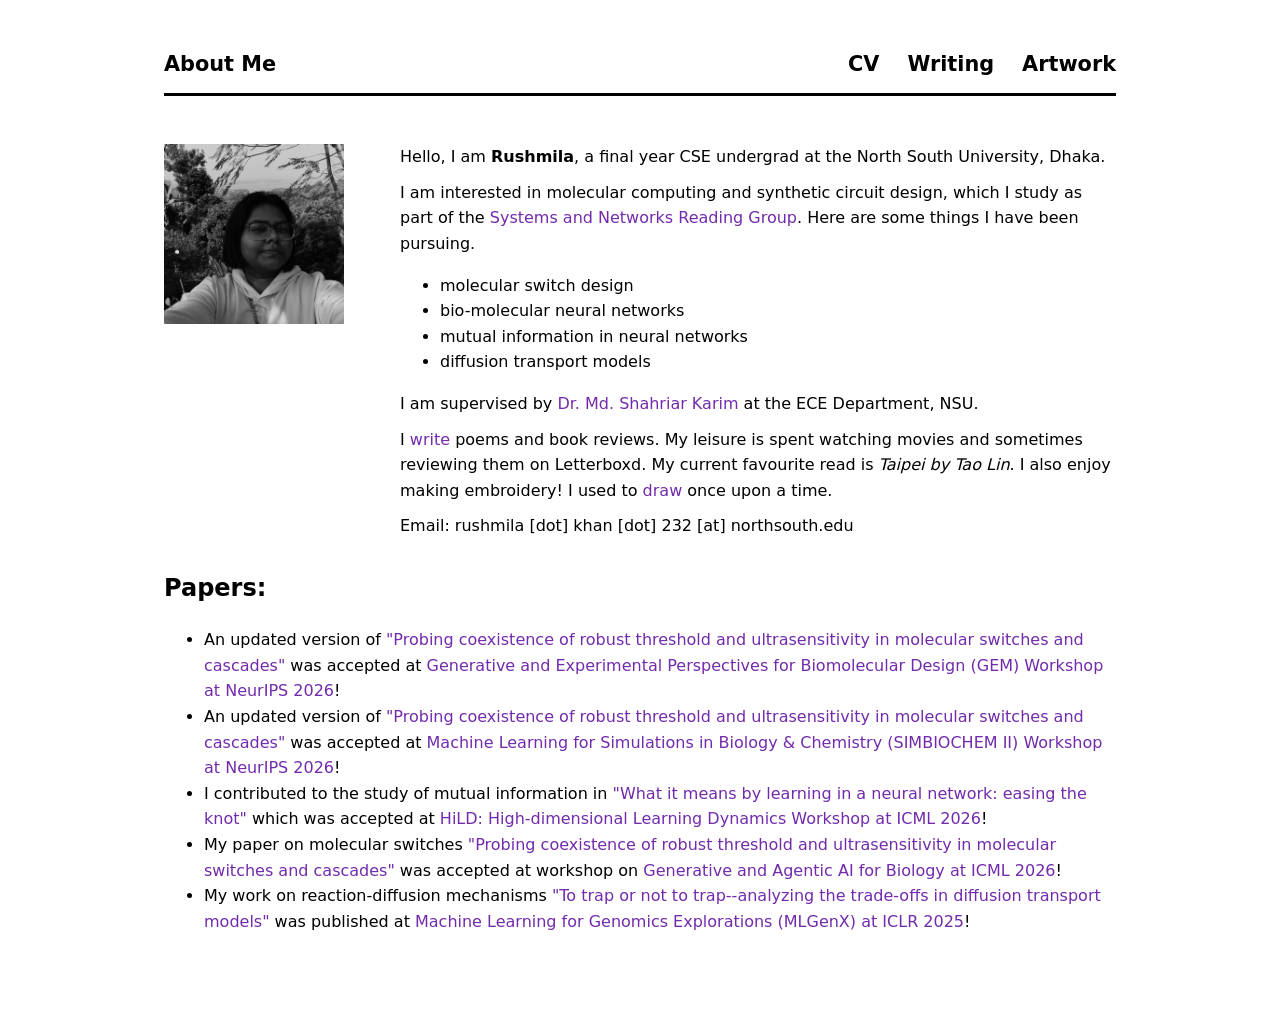
==== index.html @ dc1edfe0 "base" ====
<!DOCTYPE html>
<html lang="en">
<head>
  <meta charset="utf-8">
  <meta name="viewport" content="width=device-width, initial-scale=1">
  <title>About Me</title>
  <link rel="stylesheet" href="style.css">
</head>
<body>
  <div class="wrap">

    <header>
      <a class="site-title" href="index.html">About Me</a>
      <nav>
        <a href="cv.html">CV</a>
        <a href="writing.html">Writing</a>
        <a href="artwork.html">Artwork</a>
      </nav>
    </header>

    <section class="about">
      <!-- Replace the src with your photo, e.g. <img class="photo" src="me.jpg" alt="Photo of me"> -->
      <img class="photo" src="pic.jpg" alt="Photo of me">

      <div class="description">
        <p>Hello, I am <b>Rushmila</b>, a final year CSE undergrad at the North South University, Dhaka.</p>
        <p>I am interested in molecular computing and synthetic circuit design, which I study as part of the <a class="hl" 
          href="https://ece.northsouth.edu/~shahriar.karim/reading_group.html">Systems and Networks Reading Group</a>. 
          Here are some things I have been pursuing.  
          <ul>
            <li>
              molecular switch design
            </li>
            <li>
              bio-molecular neural networks
            </li>
            <li>
              mutual information in neural networks
            </li>
            <li>
              diffusion transport models
            </li>
          </ul>
          I am supervised by <a class="hl" 
          href="https://ece.northsouth.edu/~shahriar.karim/index.html">Dr. Md. Shahriar Karim</a> at the ECE Department, NSU.  </p>
          
          <p> 
            I <a href="writing.html">write</a> poems and book reviews. My leisure is spent watching movies and sometimes reviewing them on Letterboxd. 
            My current favourite read is <i>Taipei by Tao Lin</i>. I also enjoy making embroidery!
            I used to <a href="artwork.html">draw</a> once upon a time.
          </p>

          <p>
            Email: rushmila [dot] khan [dot] 232 [at] northsouth.edu
          </p>
      </div>
        
    </section>

    <section class="papers">
      <h2>Papers:</h2>
      <ul>
        <li>An updated version of <a class="hl" href="https://openreview.net/pdf?id=VhyDuCp4Ht">"Probing coexistence of robust threshold and ultrasensitivity in molecular switches and cascades"</a>
          was accepted at <a class="hl" href="https://www.gembio.ai/">Generative and Experimental Perspectives for Biomolecular Design (GEM) Workshop at NeurIPS 2026</a>!</li>
        <li>An updated version of <a class="hl" href="https://openreview.net/pdf?id=VhyDuCp4Ht">"Probing coexistence of robust threshold and ultrasensitivity in molecular switches and cascades"</a>
          was accepted at <a class="hl" href="https://simbiochem.com/">Machine Learning for Simulations in Biology & Chemistry (SIMBIOCHEM II) Workshop at NeurIPS 2026</a>!</li>
        <li>I contributed to the study of mutual information in <a class="hl" href="https://openreview.net/pdf?id=BsBpUaJbYC">"What it means by learning in a neural network: easing the knot"</a>
          which was accepted at <a class="hl" href="https://sites.google.com/view/hidimlearning/home">HiLD: High-dimensional Learning Dynamics Workshop at ICML 2026</a>!</li>
        <li>My paper on molecular switches <a class="hl" href="https://openreview.net/pdf?id=VhyDuCp4Ht">"Probing coexistence of robust threshold and ultrasensitivity in molecular switches and cascades"</a>
          was accepted at workshop on <a class="hl" href="https://genbio-workshop.github.io/2026/">Generative and Agentic AI for Biology at ICML 2026</a>!</li>
        <li>My work on reaction-diffusion mechanisms <a class="hl" href="https://openreview.net/pdf?id=36mqwnxtnK">"To trap or not to trap--analyzing the trade-offs in diffusion transport models"</a>
          was published at <a class="hl" href="https://mlgenx.github.io/">Machine Learning for Genomics Explorations (MLGenX) at ICLR 2025</a>!</li>
      </ul>
    </section>

  </div>
</body>
</html>
---- style.css ----
/* Simple clean personal site — edit the variables below to restyle */
:root {
  --text: #000;
  --bg: #fff;
  --accent: #722BAD;      /* the blue used for highlighted titles */
  --placeholder: #69a3e4; /* photo placeholder colour */
  --max-width: 1000px;
}

* { box-sizing: border-box; }

body {
  margin: 0;
  background: var(--bg);
  color: var(--text);
  font-family: "Open Sans", "Segoe UI", system-ui, -apple-system, Helvetica, Arial, sans-serif;
  line-height: 1.6;
}

.wrap {
  max-width: var(--max-width);
  margin: 0 auto;
  padding: 0 24px 64px;
}

/* ---------- Header ---------- */
header {
  display: flex;
  justify-content: space-between;
  align-items: baseline;
  flex-wrap: wrap;
  gap: 8px 32px;
  padding: 48px 0 12px;
  border-bottom: 3px solid var(--text);
}

header .site-title {
  font-size: 1.3rem;
  font-weight: 700;
  color: var(--text);
  text-decoration: none;
}

nav { display: flex; gap: 28px; }

nav a {
  font-size: 1.3rem;
  font-weight: 700;
  color: var(--text);
  text-decoration: none;
}

nav a:hover,
nav a[aria-current="page"] {
  text-decoration: underline;
  text-underline-offset: 6px;
}

/* ---------- About section ---------- */
.about {
  display: flex;
  align-items: flex-start;
  gap: 56px;
  margin-top: 48px;
}

.photo {
  flex: 0 0 180px;
  width: 180px;
  height: 180px;
  background: var(--placeholder);
  object-fit: cover;
}

.about .description {
  font-size: 1rem;
  font-weight: 400;
}

.about .description p { margin: 0 0 10px; }

/* ---------- Updates ---------- */
.updates { margin-top: 64px; }

.updates h2 {
  margin: 0 0 8px;
  font-size: 1.5rem;
  font-weight: 700;
}

.updates ul {
  margin: 0;
  padding-left: 28px;
  font-size: 1.1rem;
  font-weight: 400;
}

.updates li { margin-bottom: 6px; }

.hl { color: var(--accent); }

a {
  color: var(--accent);
  text-decoration: none;
}

/* ---------- Sub pages ---------- */
main.page { margin-top: 48px; font-size: 1.15rem; }
main.page h1 { font-size: 1.8rem; margin: 0 0 16px; }

/* ---------- Small screens ---------- */
@media (max-width: 720px) {
  header { padding-top: 32px; }
  header .site-title, nav a { font-size: 1.5rem; }
  nav { gap: 18px; }
  .about { flex-direction: column; gap: 24px; }
  .about .description { font-size: 1.1rem; }
  .updates ul { font-size: 1rem; }
}
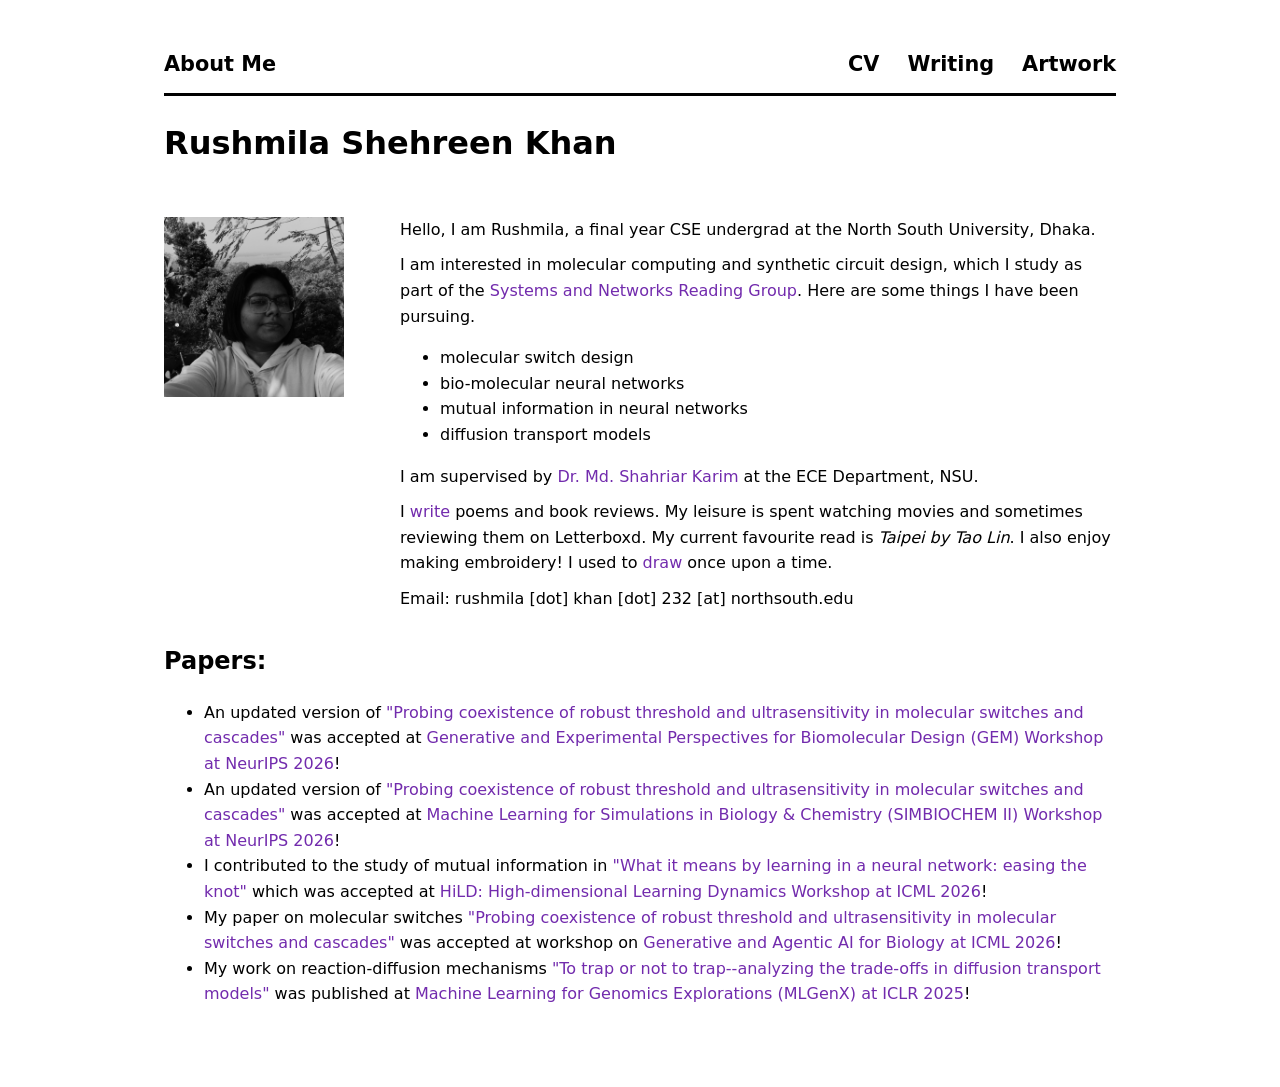
==== commit ba6c239e: "base" ====
--- a/index.html
+++ b/index.html
@@ -18,12 +18,14 @@
       </nav>
     </header>
 
+    <h1 class="name">Rushmila Shehreen Khan</h1>
+
     <section class="about">
       <!-- Replace the src with your photo, e.g. <img class="photo" src="me.jpg" alt="Photo of me"> -->
       <img class="photo" src="pic.jpg" alt="Photo of me">
 
       <div class="description">
-        <p>Hello, I am <b>Rushmila</b>, a final year CSE undergrad at the North South University, Dhaka.</p>
+        <p>Hello, I am Rushmila, a final year CSE undergrad at the North South University, Dhaka.</p>
         <p>I am interested in molecular computing and synthetic circuit design, which I study as part of the <a class="hl" 
           href="https://ece.northsouth.edu/~shahriar.karim/reading_group.html">Systems and Networks Reading Group</a>. 
           Here are some things I have been pursuing.  
--- a/style.css
+++ b/style.css
@@ -64,6 +64,12 @@
   margin-top: 48px;
 }
 
+.name h2 {
+  margin: 0 0 8px;
+  font-size: 1.5rem;
+  font-weight: 700;
+}
+
 .photo {
   flex: 0 0 180px;
   width: 180px;
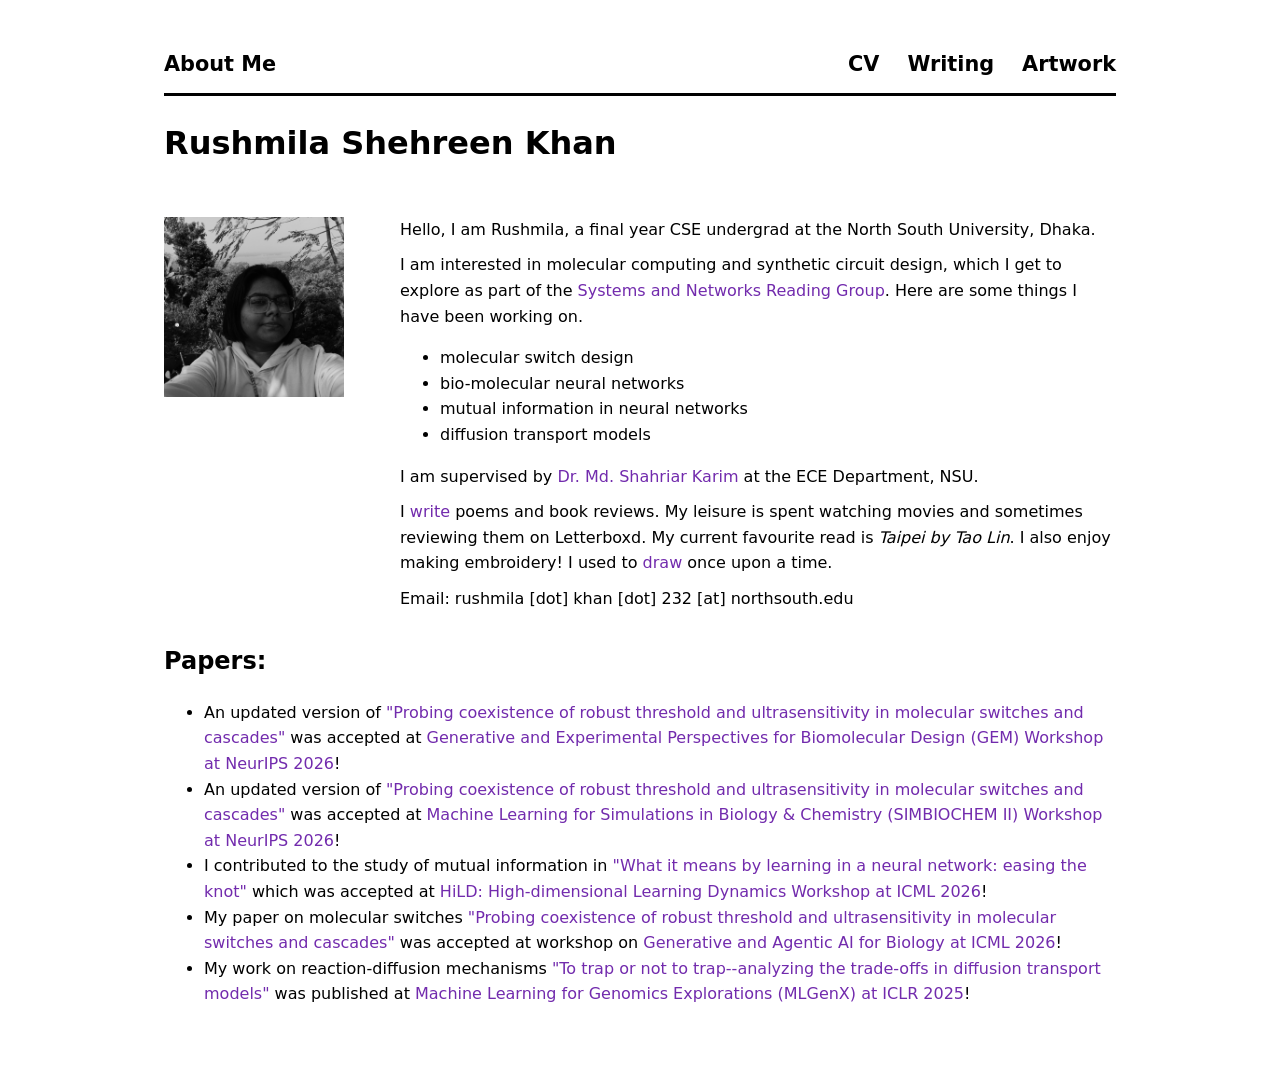
==== commit cb3f31ad: "base" ====
--- a/index.html
+++ b/index.html
@@ -26,9 +26,9 @@
 
       <div class="description">
         <p>Hello, I am Rushmila, a final year CSE undergrad at the North South University, Dhaka.</p>
-        <p>I am interested in molecular computing and synthetic circuit design, which I study as part of the <a class="hl" 
+        <p>I am interested in molecular computing and synthetic circuit design, which I get to explore as part of the <a class="hl" 
           href="https://ece.northsouth.edu/~shahriar.karim/reading_group.html">Systems and Networks Reading Group</a>. 
-          Here are some things I have been pursuing.  
+          Here are some things I have been working on.  
           <ul>
             <li>
               molecular switch design
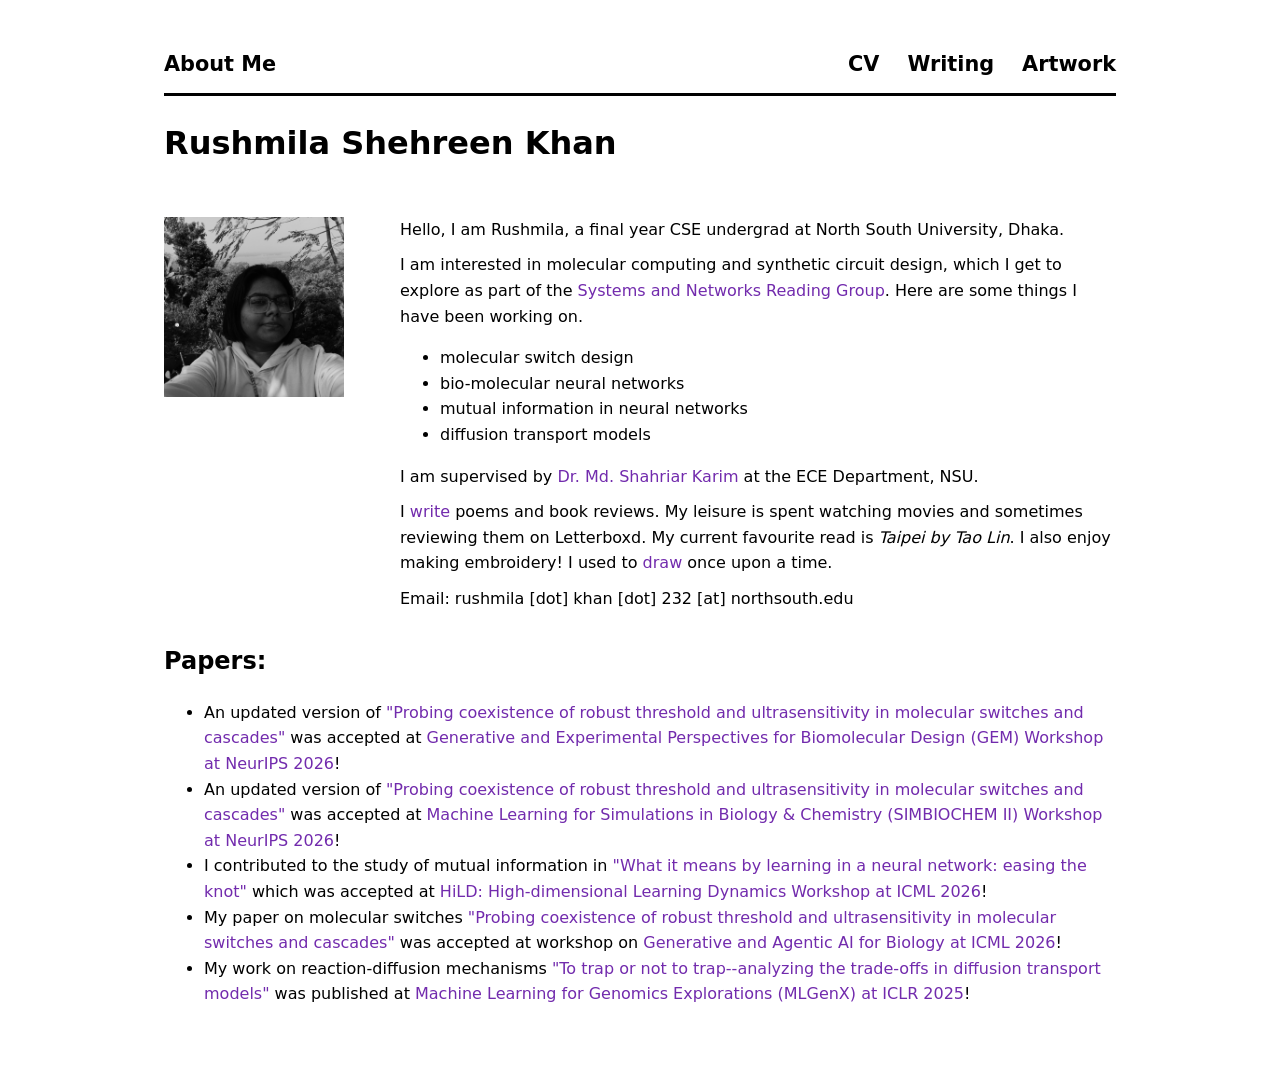
==== commit 72a8a0ff: "base" ====
--- a/index.html
+++ b/index.html
@@ -25,7 +25,7 @@
       <img class="photo" src="pic.jpg" alt="Photo of me">
 
       <div class="description">
-        <p>Hello, I am Rushmila, a final year CSE undergrad at the North South University, Dhaka.</p>
+        <p>Hello, I am Rushmila, a final year CSE undergrad at North South University, Dhaka.</p>
         <p>I am interested in molecular computing and synthetic circuit design, which I get to explore as part of the <a class="hl" 
           href="https://ece.northsouth.edu/~shahriar.karim/reading_group.html">Systems and Networks Reading Group</a>. 
           Here are some things I have been working on.  
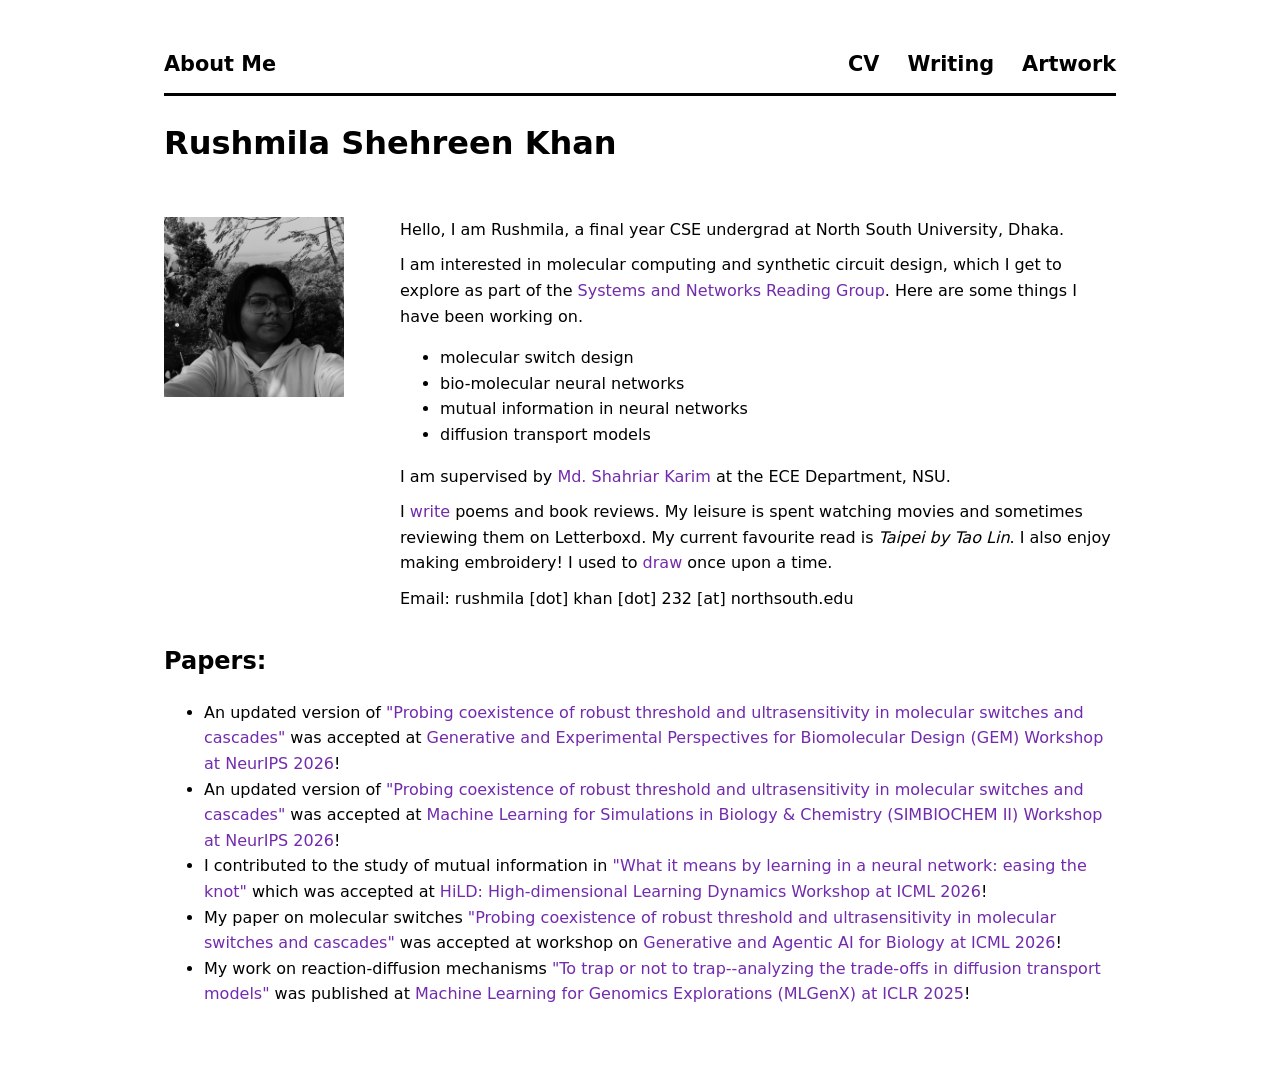
==== commit 67c0128f: "second update" ====
--- a/index.html
+++ b/index.html
@@ -44,7 +44,7 @@
             </li>
           </ul>
           I am supervised by <a class="hl" 
-          href="https://ece.northsouth.edu/~shahriar.karim/index.html">Dr. Md. Shahriar Karim</a> at the ECE Department, NSU.  </p>
+          href="https://ece.northsouth.edu/~shahriar.karim/index.html">Md. Shahriar Karim</a> at the ECE Department, NSU.  </p>
           
           <p> 
             I <a href="writing.html">write</a> poems and book reviews. My leisure is spent watching movies and sometimes reviewing them on Letterboxd. 
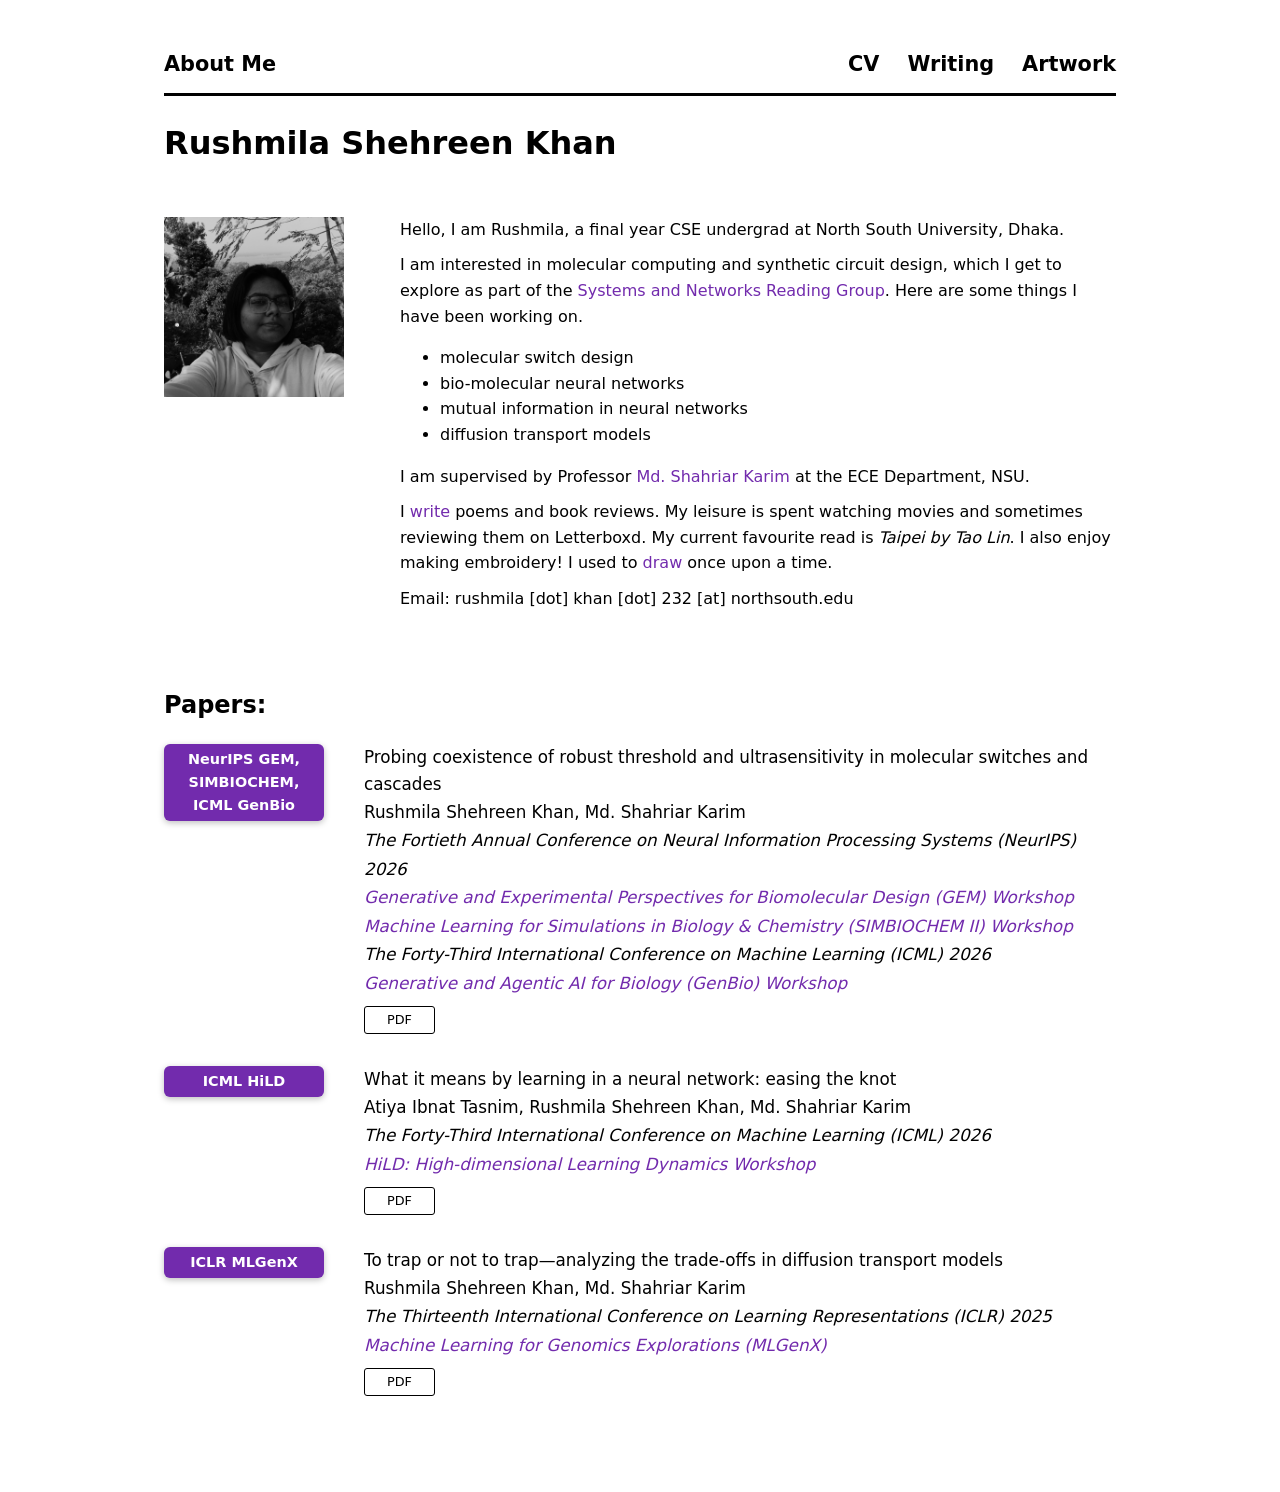
==== commit e01fc08b: "changed papers section" ====
--- a/index.html
+++ b/index.html
@@ -43,7 +43,7 @@
               diffusion transport models
             </li>
           </ul>
-          I am supervised by <a class="hl" 
+          I am supervised by Professor <a class="hl" 
           href="https://ece.northsouth.edu/~shahriar.karim/index.html">Md. Shahriar Karim</a> at the ECE Department, NSU.  </p>
           
           <p> 
@@ -61,18 +61,64 @@
 
     <section class="papers">
       <h2>Papers:</h2>
-      <ul>
-        <li>An updated version of <a class="hl" href="https://openreview.net/pdf?id=VhyDuCp4Ht">"Probing coexistence of robust threshold and ultrasensitivity in molecular switches and cascades"</a>
-          was accepted at <a class="hl" href="https://www.gembio.ai/">Generative and Experimental Perspectives for Biomolecular Design (GEM) Workshop at NeurIPS 2026</a>!</li>
-        <li>An updated version of <a class="hl" href="https://openreview.net/pdf?id=VhyDuCp4Ht">"Probing coexistence of robust threshold and ultrasensitivity in molecular switches and cascades"</a>
-          was accepted at <a class="hl" href="https://simbiochem.com/">Machine Learning for Simulations in Biology & Chemistry (SIMBIOCHEM II) Workshop at NeurIPS 2026</a>!</li>
-        <li>I contributed to the study of mutual information in <a class="hl" href="https://openreview.net/pdf?id=BsBpUaJbYC">"What it means by learning in a neural network: easing the knot"</a>
-          which was accepted at <a class="hl" href="https://sites.google.com/view/hidimlearning/home">HiLD: High-dimensional Learning Dynamics Workshop at ICML 2026</a>!</li>
-        <li>My paper on molecular switches <a class="hl" href="https://openreview.net/pdf?id=VhyDuCp4Ht">"Probing coexistence of robust threshold and ultrasensitivity in molecular switches and cascades"</a>
-          was accepted at workshop on <a class="hl" href="https://genbio-workshop.github.io/2026/">Generative and Agentic AI for Biology at ICML 2026</a>!</li>
-        <li>My work on reaction-diffusion mechanisms <a class="hl" href="https://openreview.net/pdf?id=36mqwnxtnK">"To trap or not to trap--analyzing the trade-offs in diffusion transport models"</a>
-          was published at <a class="hl" href="https://mlgenx.github.io/">Machine Learning for Genomics Explorations (MLGenX) at ICLR 2025</a>!</li>
-      </ul>
+
+      <article class="paper">
+        <span class="badge">NeurIPS GEM, SIMBIOCHEM,<br> ICML GenBio 
+        </span>
+        <div class="paper-body">
+          <a class="paper-title" href="https://openreview.net/pdf?id=VhyDuCp4Ht">Probing coexistence of robust threshold and ultrasensitivity in molecular switches and cascades</a>
+          <div class="authors">Rushmila Shehreen Khan, Md. Shahriar Karim</div>
+          <div class="venue"><em>The Fortieth Annual Conference on Neural Information Processing Systems (NeurIPS) 2026</em></div>
+          <div class="venue"><em><a href="https://www.gembio.ai/">Generative and Experimental Perspectives for Biomolecular Design (GEM) Workshop</a></em></div>
+          <div class="venue"><em><a href="https://simbiochem.com/">Machine Learning for Simulations in Biology &amp; Chemistry (SIMBIOCHEM II) Workshop</a></em></div>
+          <div class="venue"><em>The Forty-Third International Conference on Machine Learning (ICML) 2026</em></div>
+          <div class="venue"><em><a href="https://genbio-workshop.github.io/2026/">Generative and Agentic AI for Biology (GenBio) Workshop</a></em></div>
+          <a class="btn" href="https://openreview.net/pdf?id=VhyDuCp4Ht">PDF</a>
+        </div>
+      </article>
+
+      <!-- <article class="paper">
+        <span class="badge">NeurIPS SimBioChem</span>
+        <div class="paper-body">
+          <a class="paper-title" href="https://openreview.net/pdf?id=VhyDuCp4Ht">Probing coexistence of robust threshold and ultrasensitivity in molecular switches and cascades</a>
+          <div class="authors">Rushmila Shehreen Khan, Co-author One, Co-author Two</div>
+          <div class="venue"><em><a href="https://simbiochem.com/">Machine Learning for Simulations in Biology &amp; Chemistry (SIMBIOCHEM II) Workshop at NeurIPS 2026</a></em>, 2026</div>
+          <a class="btn" href="https://openreview.net/pdf?id=VhyDuCp4Ht">PDF</a>
+        </div>
+      </article> -->
+
+      <article class="paper">
+        <span class="badge">ICML HiLD</span>
+        <div class="paper-body">
+          <a class="paper-title" href="https://openreview.net/pdf?id=BsBpUaJbYC">What it means by learning in a neural network: easing the knot</a>
+          <div class="authors">Atiya Ibnat Tasnim, Rushmila Shehreen Khan, Md. Shahriar Karim</div>
+          <div class="venue"><em>The Forty-Third International Conference on Machine Learning (ICML) 2026</em></div>
+          <div class="venue"><em><a href="https://sites.google.com/view/hidimlearning/home">HiLD: High-dimensional Learning Dynamics Workshop</a></em></div>
+          <a class="btn" href="https://openreview.net/pdf?id=BsBpUaJbYC">PDF</a>
+        </div>
+      </article>
+
+      <!-- <article class="paper">
+        <span class="badge">ICML GenBio</span>
+        <div class="paper-body">
+          <a class="paper-title" href="https://openreview.net/pdf?id=VhyDuCp4Ht">Probing coexistence of robust threshold and ultrasensitivity in molecular switches and cascades</a>
+          <div class="authors">Rushmila Shehreen Khan, Co-author One, Co-author Two</div>
+          <div class="venue"><em><a href="https://genbio-workshop.github.io/2026/">Generative and Agentic AI for Biology Workshop at ICML 2026</a></em>, 2026</div>
+          <a class="btn" href="https://openreview.net/pdf?id=VhyDuCp4Ht">PDF</a>
+        </div>
+      </article> -->
+
+      <article class="paper">
+        <span class="badge">ICLR MLGenX</span>
+        <div class="paper-body">
+          <a class="paper-title" href="https://openreview.net/pdf?id=36mqwnxtnK">To trap or not to trap&mdash;analyzing the trade-offs in diffusion transport models</a>
+          <div class="authors">Rushmila Shehreen Khan, Md. Shahriar Karim</div>
+          <div class="venue"><em>The Thirteenth International Conference on Learning Representations (ICLR) 2025 </em></div>
+          <div class="venue"><em><a href="https://mlgenx.github.io/">Machine Learning for Genomics Explorations (MLGenX)</a></em></div>
+          <a class="btn" href="https://openreview.net/pdf?id=36mqwnxtnK">PDF</a>
+        </div>
+      </article>
+
     </section>
 
   </div>
--- a/style.css
+++ b/style.css
@@ -4,6 +4,7 @@
   --bg: #fff;
   --accent: #722BAD;      /* the blue used for highlighted titles */
   --placeholder: #69a3e4; /* photo placeholder colour */
+  --badge: #722BAD;       /* colour of the venue tag in Papers */
   --max-width: 1000px;
 }
 
@@ -85,23 +86,64 @@
 
 .about .description p { margin: 0 0 10px; }
 
-/* ---------- Updates ---------- */
-.updates { margin-top: 64px; }
+/* ---------- Papers ---------- */
+.papers { margin-top: 64px; }
 
-.updates h2 {
-  margin: 0 0 8px;
+.papers h2 {
+  margin: 0 0 20px;
   font-size: 1.5rem;
   font-weight: 700;
 }
 
-.updates ul {
-  margin: 0;
-  padding-left: 28px;
-  font-size: 1.1rem;
+.paper {
+  display: grid;
+  grid-template-columns: 160px 1fr;
+  gap: 0 40px;
+  align-items: start;
+  margin-bottom: 32px;
+  font-size: 1.05rem;
   font-weight: 400;
 }
 
-.updates li { margin-bottom: 6px; }
+.badge {
+  display: block;
+  padding: 4px 12px;
+  background: var(--badge);
+  color: #fff;
+  font-size: 0.9rem;
+  font-weight: 700;
+  text-align: center;
+  border-radius: 6px;
+  box-shadow: 0 2px 6px rgba(0, 0, 0, 0.25);
+}
+
+.paper-title {
+  display: block;
+  color: var(--text);
+  font-weight: 500;
+  text-decoration: none;
+}
+
+.paper-title:hover { color: var(--accent); }
+
+.paper-body .authors,
+.paper-body .venue { line-height: 1.7; }
+
+.btn {
+  display: inline-block;
+  margin-top: 8px;
+  padding: 3px 22px;
+  border: 1px solid var(--text);
+  border-radius: 3px;
+  color: var(--text);
+  font-size: 0.8rem;
+  text-decoration: none;
+}
+
+.btn:hover {
+  background: var(--text);
+  color: var(--bg);
+}
 
 .hl { color: var(--accent); }
 
@@ -121,5 +163,6 @@
   nav { gap: 18px; }
   .about { flex-direction: column; gap: 24px; }
   .about .description { font-size: 1.1rem; }
-  .updates ul { font-size: 1rem; }
+  .paper { grid-template-columns: 1fr; gap: 10px 0; font-size: 1rem; }
+  .badge { justify-self: start; }
 }
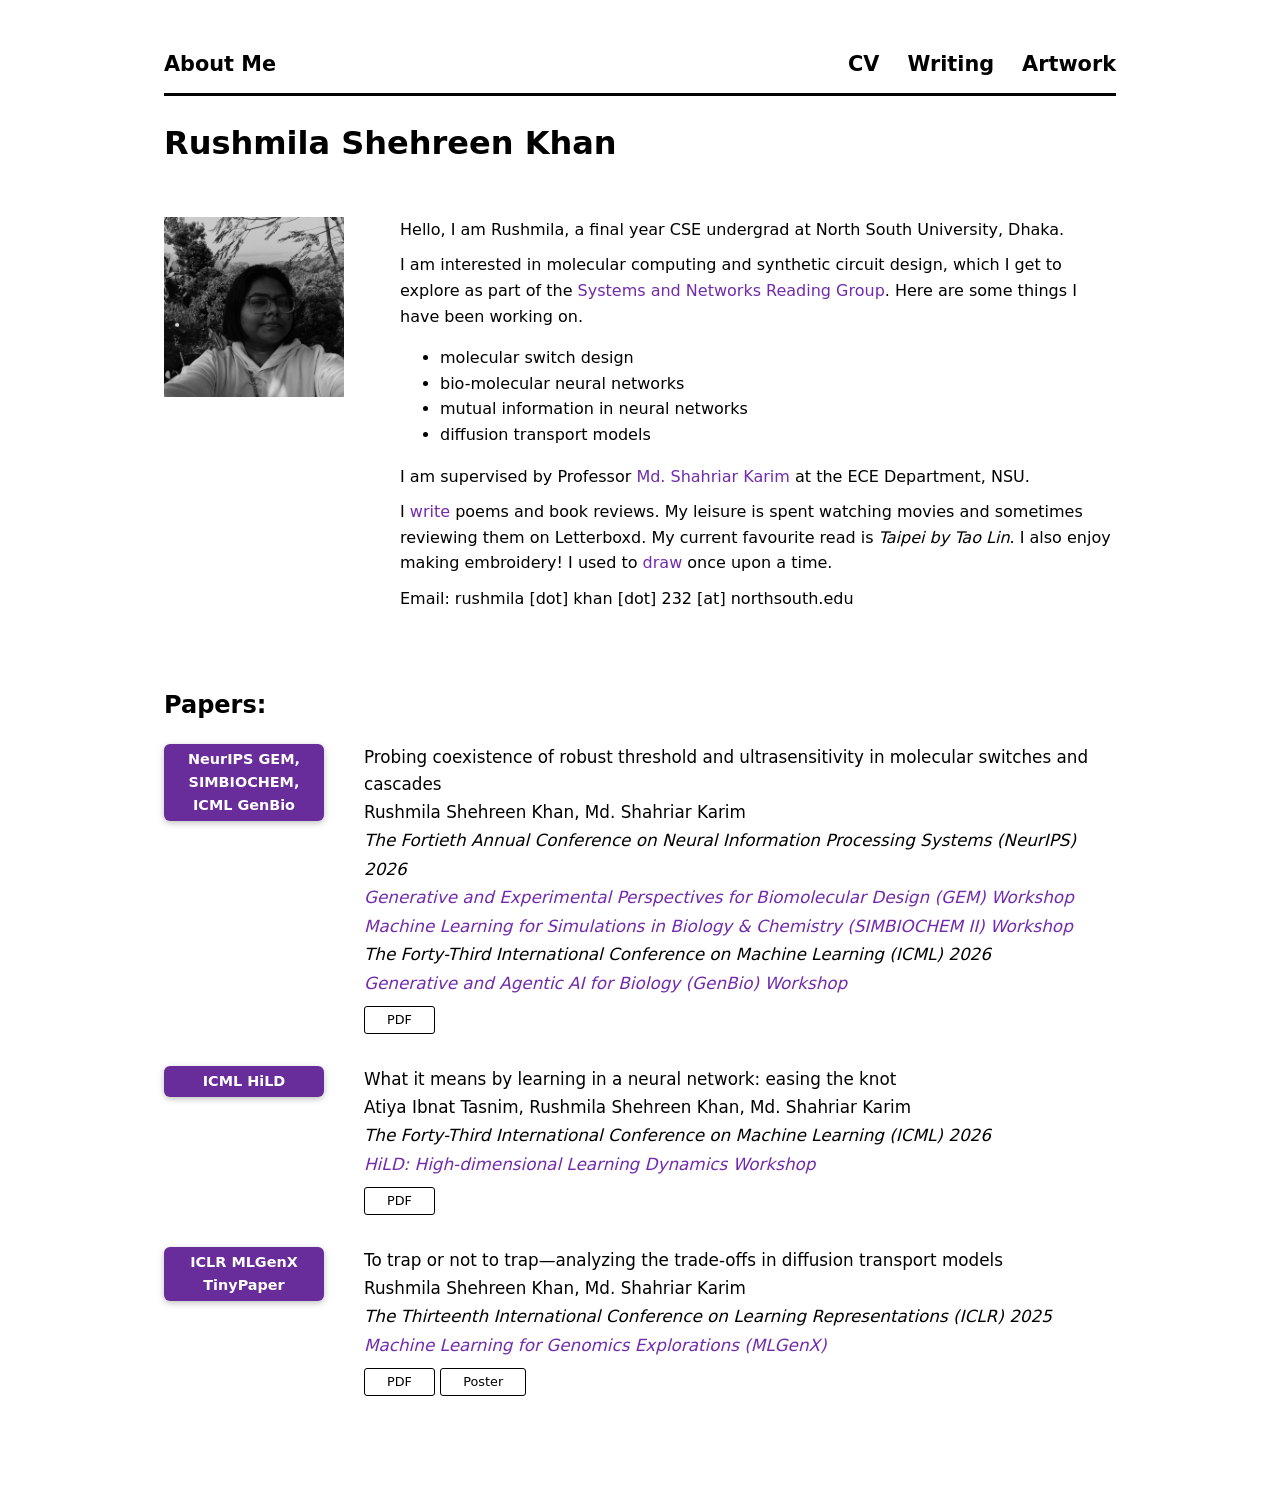
==== commit f30ccdad: "changed papers section" ====
--- a/index.html
+++ b/index.html
@@ -77,15 +77,6 @@
         </div>
       </article>
 
-      <!-- <article class="paper">
-        <span class="badge">NeurIPS SimBioChem</span>
-        <div class="paper-body">
-          <a class="paper-title" href="https://openreview.net/pdf?id=VhyDuCp4Ht">Probing coexistence of robust threshold and ultrasensitivity in molecular switches and cascades</a>
-          <div class="authors">Rushmila Shehreen Khan, Co-author One, Co-author Two</div>
-          <div class="venue"><em><a href="https://simbiochem.com/">Machine Learning for Simulations in Biology &amp; Chemistry (SIMBIOCHEM II) Workshop at NeurIPS 2026</a></em>, 2026</div>
-          <a class="btn" href="https://openreview.net/pdf?id=VhyDuCp4Ht">PDF</a>
-        </div>
-      </article> -->
 
       <article class="paper">
         <span class="badge">ICML HiLD</span>
@@ -98,24 +89,16 @@
         </div>
       </article>
 
-      <!-- <article class="paper">
-        <span class="badge">ICML GenBio</span>
-        <div class="paper-body">
-          <a class="paper-title" href="https://openreview.net/pdf?id=VhyDuCp4Ht">Probing coexistence of robust threshold and ultrasensitivity in molecular switches and cascades</a>
-          <div class="authors">Rushmila Shehreen Khan, Co-author One, Co-author Two</div>
-          <div class="venue"><em><a href="https://genbio-workshop.github.io/2026/">Generative and Agentic AI for Biology Workshop at ICML 2026</a></em>, 2026</div>
-          <a class="btn" href="https://openreview.net/pdf?id=VhyDuCp4Ht">PDF</a>
-        </div>
-      </article> -->
 
       <article class="paper">
-        <span class="badge">ICLR MLGenX</span>
+        <span class="badge">ICLR MLGenX TinyPaper</span>
         <div class="paper-body">
           <a class="paper-title" href="https://openreview.net/pdf?id=36mqwnxtnK">To trap or not to trap&mdash;analyzing the trade-offs in diffusion transport models</a>
           <div class="authors">Rushmila Shehreen Khan, Md. Shahriar Karim</div>
           <div class="venue"><em>The Thirteenth International Conference on Learning Representations (ICLR) 2025 </em></div>
           <div class="venue"><em><a href="https://mlgenx.github.io/">Machine Learning for Genomics Explorations (MLGenX)</a></em></div>
           <a class="btn" href="https://openreview.net/pdf?id=36mqwnxtnK">PDF</a>
+          <a class="btn" href="https://iclr.cc/media/PosterPDFs/ICLR%202025/37088.png?t=1745583077.3817723">Poster</a>
         </div>
       </article>
 
--- a/style.css
+++ b/style.css
@@ -4,7 +4,7 @@
   --bg: #fff;
   --accent: #722BAD;      /* the blue used for highlighted titles */
   --placeholder: #69a3e4; /* photo placeholder colour */
-  --badge: #722BAD;       /* colour of the venue tag in Papers */
+  --badge: #692d9b;       /* colour of the venue tag in Papers */
   --max-width: 1000px;
 }
 
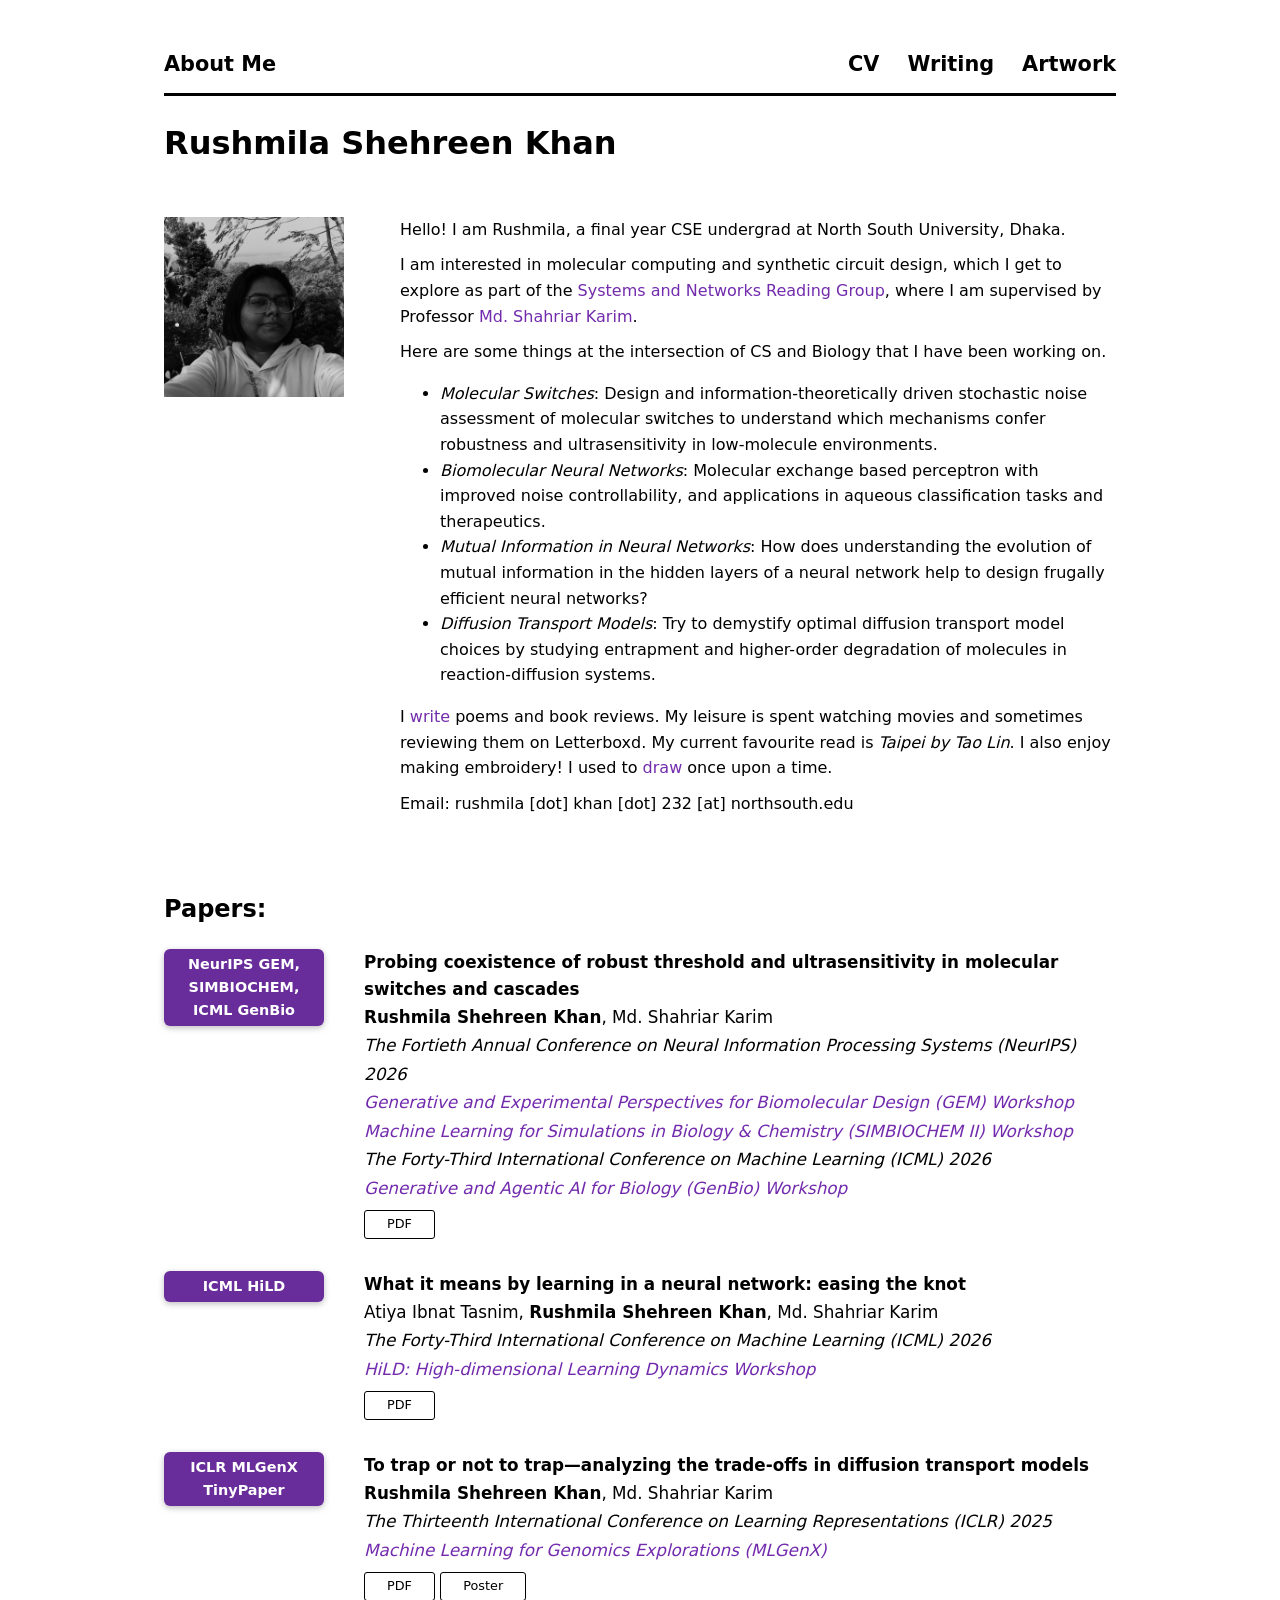
==== commit 421a8f0d: "updated home page" ====
--- a/index.html
+++ b/index.html
@@ -25,27 +25,35 @@
       <img class="photo" src="pic.jpg" alt="Photo of me">
 
       <div class="description">
-        <p>Hello, I am Rushmila, a final year CSE undergrad at North South University, Dhaka.</p>
+        <p>Hello! I am Rushmila, a final year CSE undergrad at North South University, Dhaka.</p>
         <p>I am interested in molecular computing and synthetic circuit design, which I get to explore as part of the <a class="hl" 
-          href="https://ece.northsouth.edu/~shahriar.karim/reading_group.html">Systems and Networks Reading Group</a>. 
-          Here are some things I have been working on.  
+          href="https://ece.northsouth.edu/~shahriar.karim/reading_group.html">Systems and Networks Reading Group</a>, where I am supervised by Professor <a class="hl" 
+          href="https://ece.northsouth.edu/~shahriar.karim/index.html">Md. Shahriar Karim</a>.</p>
+
+          
+          Here are some things at the intersection of CS and Biology that I have been working on.  
           <ul>
             <li>
-              molecular switch design
+              <i>Molecular Switches</i>: Design and information-theoretically driven stochastic 
+              noise assessment of molecular switches to understand which mechanisms confer robustness
+              and ultrasensitivity in low-molecule environments. 
             </li>
             <li>
-              bio-molecular neural networks
+              <i>Biomolecular Neural Networks</i>: Molecular exchange based perceptron 
+              with improved noise controllability, and applications in 
+              aqueous classification tasks and therapeutics.
             </li>
             <li>
-              mutual information in neural networks
+              <i>Mutual Information in Neural Networks</i>: How does understanding the evolution of 
+              mutual information in the hidden layers of a neural network help to design frugally
+              efficient neural networks?
             </li>
             <li>
-              diffusion transport models
+              <i>Diffusion Transport Models</i>: Try to demystify optimal diffusion transport model choices by studying 
+              entrapment and higher-order degradation of molecules in reaction-diffusion systems.
             </li>
           </ul>
-          I am supervised by Professor <a class="hl" 
-          href="https://ece.northsouth.edu/~shahriar.karim/index.html">Md. Shahriar Karim</a> at the ECE Department, NSU.  </p>
-          
+
           <p> 
             I <a href="writing.html">write</a> poems and book reviews. My leisure is spent watching movies and sometimes reviewing them on Letterboxd. 
             My current favourite read is <i>Taipei by Tao Lin</i>. I also enjoy making embroidery!
@@ -67,7 +75,7 @@
         </span>
         <div class="paper-body">
           <a class="paper-title" href="https://openreview.net/pdf?id=VhyDuCp4Ht">Probing coexistence of robust threshold and ultrasensitivity in molecular switches and cascades</a>
-          <div class="authors">Rushmila Shehreen Khan, Md. Shahriar Karim</div>
+          <div class="authors"><b>Rushmila Shehreen Khan</b>, Md. Shahriar Karim</div>
           <div class="venue"><em>The Fortieth Annual Conference on Neural Information Processing Systems (NeurIPS) 2026</em></div>
           <div class="venue"><em><a href="https://www.gembio.ai/">Generative and Experimental Perspectives for Biomolecular Design (GEM) Workshop</a></em></div>
           <div class="venue"><em><a href="https://simbiochem.com/">Machine Learning for Simulations in Biology &amp; Chemistry (SIMBIOCHEM II) Workshop</a></em></div>
@@ -82,7 +90,7 @@
         <span class="badge">ICML HiLD</span>
         <div class="paper-body">
           <a class="paper-title" href="https://openreview.net/pdf?id=BsBpUaJbYC">What it means by learning in a neural network: easing the knot</a>
-          <div class="authors">Atiya Ibnat Tasnim, Rushmila Shehreen Khan, Md. Shahriar Karim</div>
+          <div class="authors">Atiya Ibnat Tasnim, <b>Rushmila Shehreen Khan</b>, Md. Shahriar Karim</div>
           <div class="venue"><em>The Forty-Third International Conference on Machine Learning (ICML) 2026</em></div>
           <div class="venue"><em><a href="https://sites.google.com/view/hidimlearning/home">HiLD: High-dimensional Learning Dynamics Workshop</a></em></div>
           <a class="btn" href="https://openreview.net/pdf?id=BsBpUaJbYC">PDF</a>
@@ -94,7 +102,7 @@
         <span class="badge">ICLR MLGenX TinyPaper</span>
         <div class="paper-body">
           <a class="paper-title" href="https://openreview.net/pdf?id=36mqwnxtnK">To trap or not to trap&mdash;analyzing the trade-offs in diffusion transport models</a>
-          <div class="authors">Rushmila Shehreen Khan, Md. Shahriar Karim</div>
+          <div class="authors"><b>Rushmila Shehreen Khan</b>, Md. Shahriar Karim</div>
           <div class="venue"><em>The Thirteenth International Conference on Learning Representations (ICLR) 2025 </em></div>
           <div class="venue"><em><a href="https://mlgenx.github.io/">Machine Learning for Genomics Explorations (MLGenX)</a></em></div>
           <a class="btn" href="https://openreview.net/pdf?id=36mqwnxtnK">PDF</a>
--- a/style.css
+++ b/style.css
@@ -120,7 +120,7 @@
 .paper-title {
   display: block;
   color: var(--text);
-  font-weight: 500;
+  font-weight: 650;
   text-decoration: none;
 }
 
